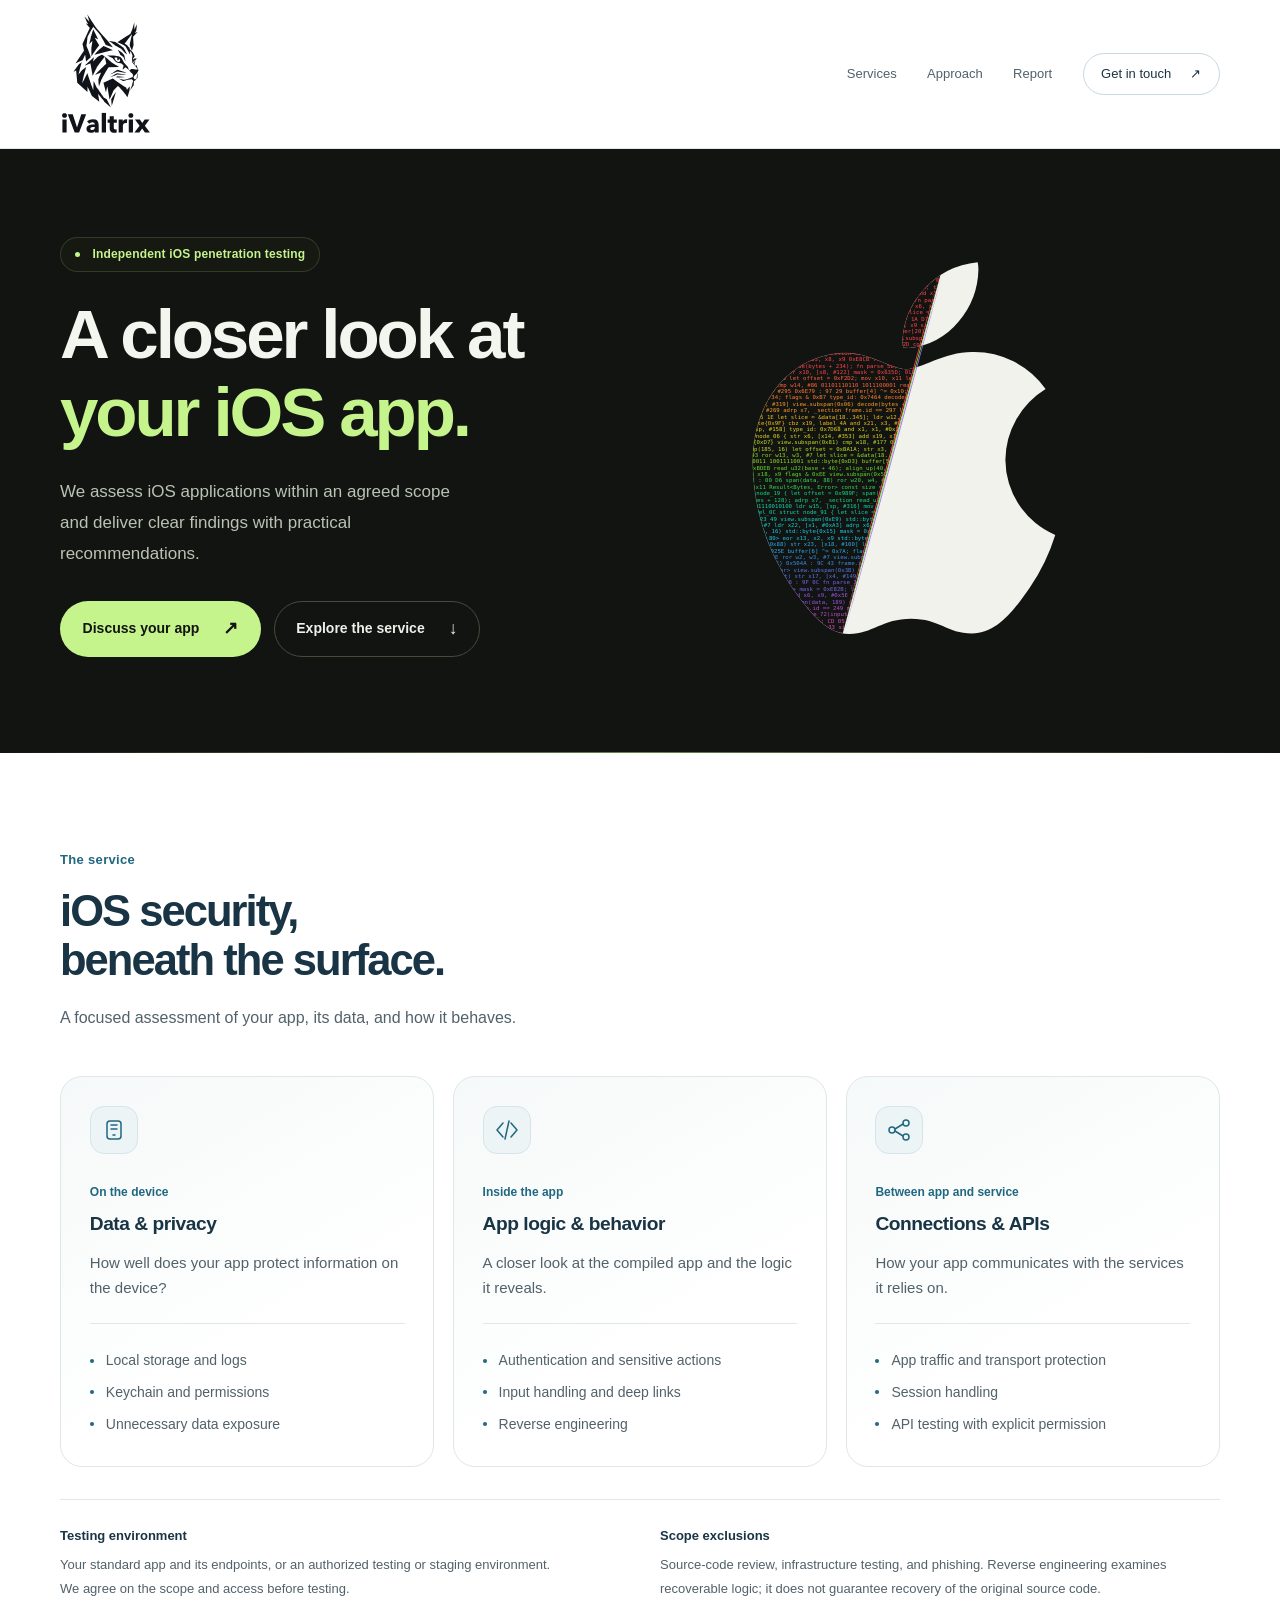
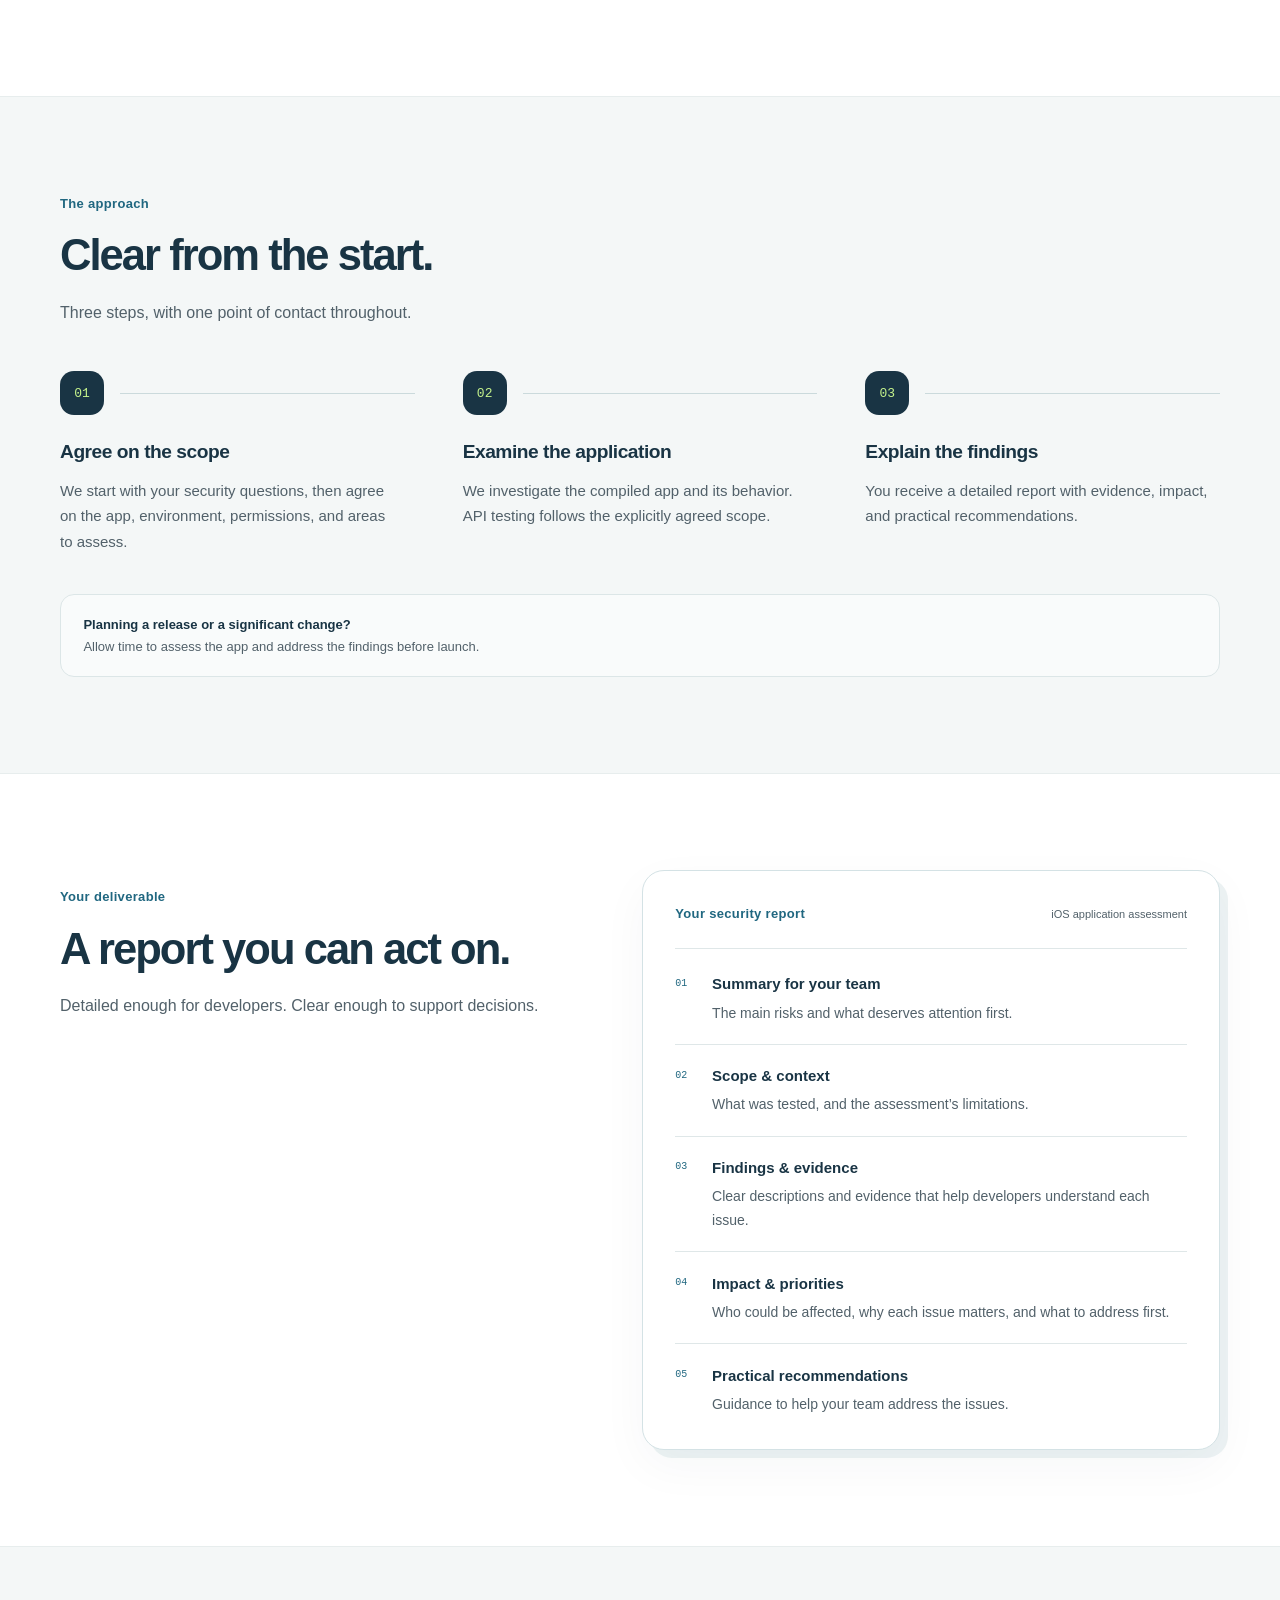
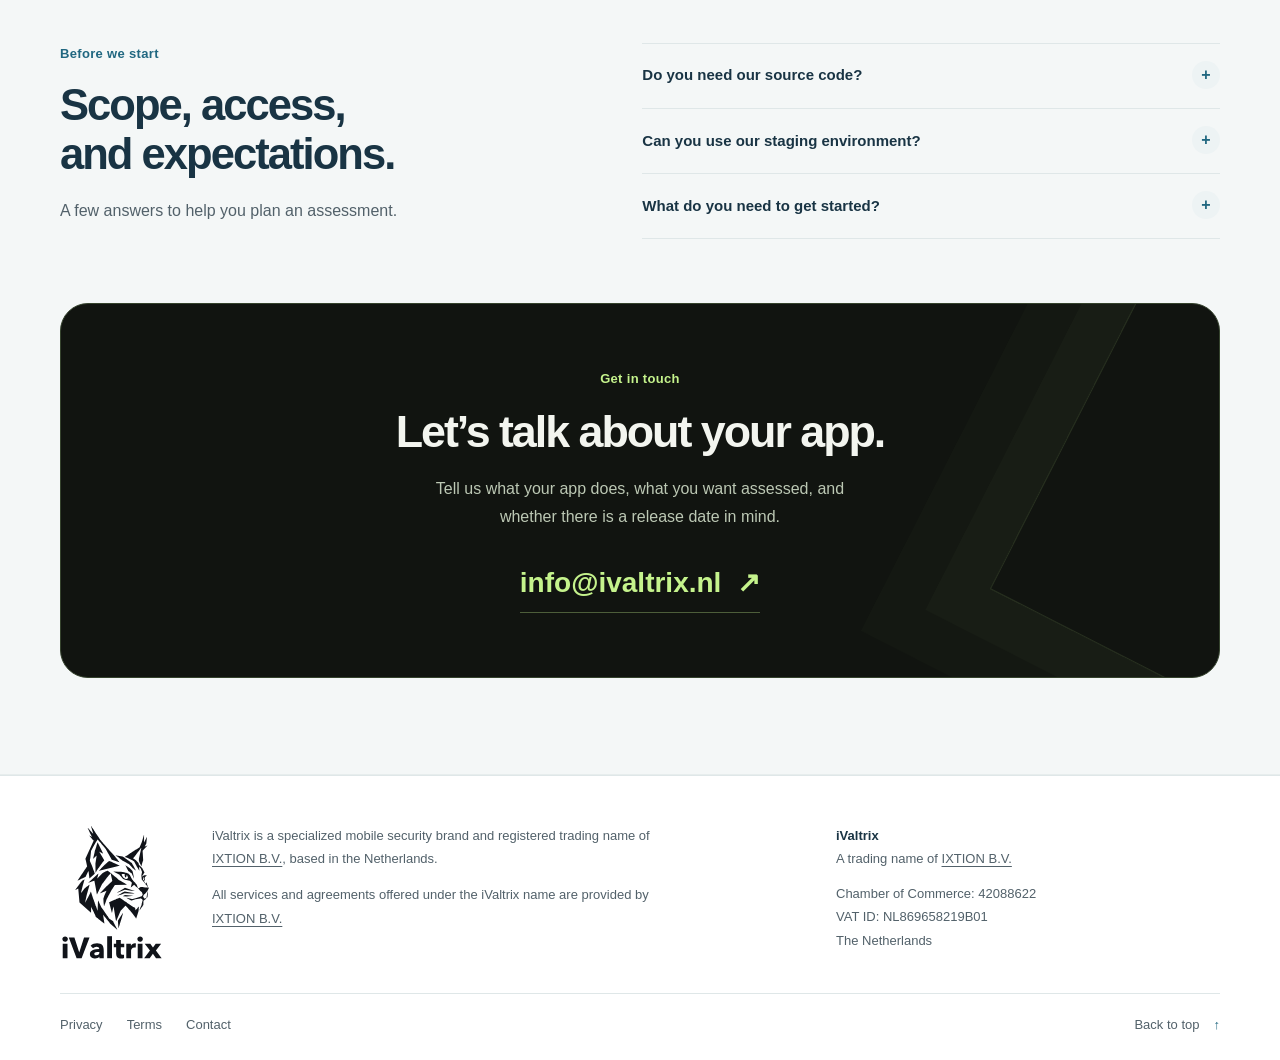
==== index.html @ 9ef4320a "Publish iValtrix website" ====
<!doctype html>
<html lang="en">
  <head>
    <meta charset="utf-8">
    <meta name="viewport" content="width=device-width, initial-scale=1">
    <meta name="theme-color" content="#111410">
    <meta name="description" content="Independent iOS application penetration testing by iValtrix. A clear scope, practical findings, and a detailed security report for your team.">
    <meta name="referrer" content="no-referrer">
    <meta property="og:type" content="website">
    <meta property="og:title" content="iValtrix — iOS application security">
    <meta property="og:url" content="https://ivaltrix.nl/">
    <link rel="canonical" href="https://ivaltrix.nl/">
    <meta property="og:description" content="A closer look at your iOS app. Independent penetration testing and clear, practical security findings from iValtrix.">
    <title>iValtrix — iOS application security</title>
    <script src="assets/navigation.js"></script>
    <link rel="icon" href="assets/favicon-lynx.ico?v=white" sizes="16x16 32x32 48x48 64x64">
    <link rel="icon" href="assets/favicon-lynx.svg?v=white" type="image/svg+xml" sizes="any">
    <link rel="apple-touch-icon" href="assets/brand/lynx/apple-touch-icon.png?v=white" sizes="180x180">
    <link rel="stylesheet" href="assets/style.css">
  </head>
  <body>
    <a class="skip-link" href="#main">Skip to content</a>
    <header class="site-header">
      <div class="container header-inner">
        <a class="wordmark" href="#top" aria-label="iValtrix home">
          <img src="assets/brand/lynx/ivaltrix-stacked-light.svg" width="440" height="580" alt="" decoding="async">
        </a>
        <nav aria-label="Main navigation">
          <a href="#focus">Services</a>
          <a href="#approach">Approach</a>
          <a href="#report">Report</a>
          <a class="nav-contact" href="#contact">Get in touch <span aria-hidden="true">↗</span></a>
        </nav>
      </div>
    </header>

    <main id="main">
      <section class="hero" id="top" aria-labelledby="hero-title">
        <div class="container hero-inner">
          <div class="hero-copy">
            <p class="eyebrow hero-eyebrow">Independent iOS penetration testing</p>
            <h1 id="hero-title">A closer look at <span>your iOS app.</span></h1>
            <p class="hero-description">We assess iOS applications within an agreed scope and deliver clear findings with practical recommendations.</p>
            <div class="hero-actions">
              <a class="button button-primary" href="#contact">Discuss your app <span aria-hidden="true">↗</span></a>
              <a class="button button-secondary" href="#focus">Explore the service <span aria-hidden="true">↓</span></a>
            </div>
          </div>
          <div class="hero-artwork">
            <picture class="hero-code-motion">
              <source media="(prefers-reduced-motion: no-preference)" type="image/svg+xml" srcset="assets/apple-code-logo-animated.svg">
              <source type="image/webp" srcset="assets/apple-code-logo-480.webp 480w, assets/apple-code-logo-800.webp 800w" sizes="(max-width: 760px) 280px, (max-width: 1000px) 35vw, 400px">
              <img src="assets/apple-code-logo-800.png" width="800" height="800" alt="An apple split between rainbow code and a solid white half" decoding="async" fetchpriority="high">
            </picture>
          </div>
        </div>
      </section>

      <section class="section container" id="focus" aria-labelledby="focus-title">
        <div class="section-heading">
          <p class="eyebrow">The service</p>
          <h2 id="focus-title">iOS security, beneath the surface.</h2>
          <p>A focused assessment of your app, its data, and how it behaves.</p>
        </div>
        <div class="service-grid">
          <article class="service-card">
            <div class="service-icon" aria-hidden="true">
              <svg viewBox="0 0 24 24" fill="none" stroke="currentColor" stroke-width="1.5" stroke-linecap="round" stroke-linejoin="round"><rect x="5" y="3" width="14" height="18" rx="3"/><path d="M9 7h6M9 11h6M11 17h2"/></svg>
            </div>
            <p class="service-location">On the device</p>
            <h3>Data &amp; privacy</h3>
            <p>How well does your app protect information on the device?</p>
            <ul class="pointer-list">
              <li>Local storage and logs</li>
              <li>Keychain and permissions</li>
              <li>Unnecessary data exposure</li>
            </ul>
          </article>
          <article class="service-card">
            <div class="service-icon" aria-hidden="true">
              <svg viewBox="0 0 24 24" fill="none" stroke="currentColor" stroke-width="1.5" stroke-linecap="round" stroke-linejoin="round"><path d="m8 5-6 7 6 7M16 5l6 7-6 7M14 3l-4 18"/></svg>
            </div>
            <p class="service-location">Inside the app</p>
            <h3>App logic &amp; behavior</h3>
            <p>A closer look at the compiled app and the logic it reveals.</p>
            <ul class="pointer-list">
              <li>Authentication and sensitive actions</li>
              <li>Input handling and deep links</li>
              <li>Reverse engineering</li>
            </ul>
          </article>
          <article class="service-card">
            <div class="service-icon" aria-hidden="true">
              <svg viewBox="0 0 24 24" fill="none" stroke="currentColor" stroke-width="1.5" stroke-linecap="round" stroke-linejoin="round"><circle cx="5" cy="12" r="3"/><circle cx="19" cy="5" r="3"/><circle cx="19" cy="19" r="3"/><path d="m8 11 8-5M8 13l8 5"/></svg>
            </div>
            <p class="service-location">Between app and service</p>
            <h3>Connections &amp; APIs</h3>
            <p>How your app communicates with the services it relies on.</p>
            <ul class="pointer-list">
              <li>App traffic and transport protection</li>
              <li>Session handling</li>
              <li>API testing with explicit permission</li>
            </ul>
          </article>
        </div>
        <div class="scope-notes">
          <p><strong>Testing environment</strong>Your standard app and its endpoints, or an authorized testing or staging environment.<br>We agree on the scope and access before testing.</p>
          <p><strong>Scope exclusions</strong>Source-code review, infrastructure testing, and phishing. Reverse engineering examines recoverable logic; it does not guarantee recovery of the original source code.</p>
        </div>
      </section>

      <section class="section section-soft" id="approach" aria-labelledby="approach-title">
        <div class="container">
          <div class="section-heading">
            <p class="eyebrow">The approach</p>
            <h2 id="approach-title">Clear from the start.</h2>
            <p>Three steps, with one point of contact throughout.</p>
          </div>
          <ol class="steps">
            <li><span class="step-number" aria-hidden="true">01</span><h3>Agree on the scope</h3><p>We start with your security questions, then agree on the app, environment, permissions, and areas to assess.</p></li>
            <li><span class="step-number" aria-hidden="true">02</span><h3>Examine the application</h3><p>We investigate the compiled app and its behavior. API testing follows the explicitly agreed scope.</p></li>
            <li><span class="step-number" aria-hidden="true">03</span><h3>Explain the findings</h3><p>You receive a detailed report with evidence, impact, and practical recommendations.</p></li>
          </ol>
          <p class="timing-note"><strong>Planning a release or a significant change?</strong><br>Allow time to assess the app and address the findings before launch.</p>
        </div>
      </section>

      <section class="section container report-layout" id="report" aria-labelledby="report-title">
        <div class="section-heading">
          <p class="eyebrow">Your deliverable</p>
          <h2 id="report-title">A report you can act on.</h2>
          <p>Detailed enough for developers. Clear enough to support decisions.</p>
        </div>
        <div class="report-sheet">
          <div class="report-sheet-heading"><span class="eyebrow">Your security report</span><span class="report-format">iOS application assessment</span></div>
          <dl class="report-list">
            <div><dt>Summary for your team</dt><dd>The main risks and what deserves attention first.</dd></div>
            <div><dt>Scope &amp; context</dt><dd>What was tested, and the assessment’s limitations.</dd></div>
            <div><dt>Findings &amp; evidence</dt><dd>Clear descriptions and evidence that help developers understand each issue.</dd></div>
            <div><dt>Impact &amp; priorities</dt><dd>Who could be affected, why each issue matters, and what to address first.</dd></div>
            <div><dt>Practical recommendations</dt><dd>Guidance to help your team address the issues.</dd></div>
          </dl>
        </div>
      </section>

      <section class="section section-soft" aria-labelledby="contact-title">
        <div class="container">
          <div class="questions-layout">
            <div class="section-heading">
              <p class="eyebrow">Before we start</p>
              <h2>Scope, access, and expectations.</h2>
              <p>A few answers to help you plan an assessment.</p>
            </div>
            <div class="questions">
              <details>
                <summary>Do you need our source code?</summary>
                <p>We examine the compiled iOS app and use reverse engineering to understand recoverable logic. This is not a source-code review, and it does not guarantee recovery of the original source code.</p>
              </details>
              <details>
                <summary>Can you use our staging environment?</summary>
                <p>Yes, when authorized. The starting point is your standard app and its normal endpoints, or an agreed testing or staging environment. Additional API testing requires explicit permission and its own agreed scope.</p>
              </details>
              <details>
                <summary>What do you need to get started?</summary>
                <p>A short description of your app, what you want assessed, and any timing constraints. We then agree on scope, permissions, app access, and any test accounts needed.</p>
              </details>
            </div>
          </div>
          <div class="contact-panel" id="contact">
            <p class="eyebrow">Get in touch</p>
            <h2 id="contact-title">Let’s talk about your app.</h2>
            <p>Tell us what your app does, what you want assessed, and whether there is a release date in mind.</p>
            <a class="contact-email" href="mailto:info@ivaltrix.nl">info@ivaltrix.nl <span aria-hidden="true">↗</span></a>
          </div>
        </div>
      </section>
    </main>

    <footer class="site-footer">
      <div class="container footer-inner">
        <a class="wordmark footer-brand" href="#top" aria-label="iValtrix home"><img src="assets/brand/lynx/ivaltrix-stacked-light.svg" width="440" height="580" alt="" decoding="async" loading="lazy"></a>
        <div class="footer-description">
          <p>iValtrix is a specialized mobile security brand and registered trading name of<br><a class="company-link" href="https://ixtion.nl/" rel="noreferrer">IXTION B.V.</a>, based in the Netherlands.</p>
          <p>All services and agreements offered under the iValtrix name are provided by <a class="company-link" href="https://ixtion.nl/" rel="noreferrer">IXTION B.V.</a></p>
        </div>
        <div class="footer-company">
          <p class="footer-company-name">iValtrix</p>
          <p>A trading name of <a class="company-link" href="https://ixtion.nl/" rel="noreferrer">IXTION B.V.</a></p>
          <p>Chamber of Commerce: <span class="company-number">42088622</span></p>
          <p>VAT ID: <span class="company-number">NL869658219B01</span></p>
          <p>The Netherlands</p>
        </div>
        <div class="footer-utilities" aria-label="Company information">
          <details class="footer-disclosure" id="privacy">
            <summary>Privacy</summary>
            <div class="footer-notice">
              <p>This website does not use cookies, analytics, tracking pixels, browser storage, or contact forms. It does not collect or store visitor inputs. The hosting provider may independently keep request logs.</p>
              <p>Email links open your chosen email client. Email correspondence and assessment reports are handled outside this website.</p>
              <p>For privacy questions, contact <a class="company-link" href="https://ixtion.nl/" rel="noreferrer">IXTION B.V.</a> at <a href="mailto:info@ivaltrix.nl">info@ivaltrix.nl</a>.</p>
            </div>
          </details>
          <details class="footer-disclosure" id="terms">
            <summary>Terms</summary>
            <div class="footer-notice">
              <p>iValtrix is a registered trading name of <a class="company-link" href="https://ixtion.nl/" rel="noreferrer">IXTION B.V.</a> All services and agreements offered under the iValtrix name are provided by <a class="company-link" href="https://ixtion.nl/" rel="noreferrer">IXTION B.V.</a>, registered in the Netherlands with Chamber of Commerce number 42088622.</p>
              <p>Testing takes place within an agreed, authorized scope. Additional API testing requires explicit permission and an agreed scope.</p>
              <p>For the terms applicable to your assessment, contact <a href="mailto:info@ivaltrix.nl">info@ivaltrix.nl</a>.</p>
            </div>
          </details>
          <a href="#contact">Contact</a>
          <a class="back-top" href="#top">Back to top <span aria-hidden="true">↑</span></a>
        </div>
      </div>
    </footer>
  </body>
</html>
---- assets/style.css ----
:root {
  color-scheme: light;
  --dark: #111410;
  --paper: #ffffff;
  --soft: #f4f7f7;
  --ink: #193444;
  --body: #52616a;
  --blue: #206780;
  --green: #c5f38c;
  --line: #dfe7e8;
}

* { box-sizing: border-box; }
html { scroll-behavior: smooth; scroll-padding-top: 10rem; }
body { margin: 0; background: var(--paper); color: var(--body); font-family: "Avenir Next", Avenir, -apple-system, BlinkMacSystemFont, "Segoe UI", sans-serif; font-size: 1rem; line-height: 1.7; -webkit-font-smoothing: antialiased; }
::selection { background: #d8edb9; color: var(--dark); }
a { color: inherit; text-decoration: none; }
a:focus-visible { outline: 3px solid var(--blue); outline-offset: 5px; border-radius: 4px; }
h1, h2, h3, p { margin: 0; }
h1, h2, h3 { color: var(--ink); text-wrap: balance; }
h1, h2 { line-height: 1.12; letter-spacing: -.045em; }
h3 { line-height: 1.35; font-size: 1.2rem; font-weight: 650; letter-spacing: -.025em; }
p { text-wrap: pretty; }
img { display: block; max-width: 100%; }
.container { width: min(1160px, calc(100% - 5rem)); margin-inline: auto; }
.eyebrow { display: flex; align-items: center; gap: .8rem; color: var(--blue); font-size: .8125rem; font-weight: 650; letter-spacing: .025em; }
.skip-link { position: fixed; z-index: 20; top: -6rem; left: 1rem; padding: .65rem 1rem; background: var(--green); color: var(--dark); font-weight: 600; }
.skip-link:focus { top: 1rem; }

/* Selected lynx above the existing outlined wordmark; intrinsic SVG ratio. */
.wordmark { display: block; width: 5.75rem; flex-shrink: 0; }
.wordmark img { width: 100%; height: auto; }
.site-header { position: sticky; top: 0; z-index: 5; background: var(--paper); color: var(--ink); border-bottom: 1px solid var(--line); }
.header-inner { display: flex; justify-content: space-between; align-items: center; min-height: 148px; padding-block: .75rem; gap: 2rem; }
nav { display: flex; align-items: center; gap: 1.9rem; }
nav a { font-size: .8125rem; font-weight: 500; color: var(--body); padding-block: .65rem; transition: color .18s ease; }
nav a:hover { color: var(--blue); }
nav .nav-contact { display: inline-flex; align-items: center; gap: 1.2rem; border: 1px solid #c9d9df; border-radius: 999px; padding: .55rem 1.1rem; color: var(--ink); }
nav .nav-contact:hover { background: var(--soft); border-color: var(--blue); }
.hero a:focus-visible, .contact-panel a:focus-visible { outline-color: var(--green); }

.hero { position: relative; background: var(--dark); color: #b9c3b3; }
.hero::after { content: ""; position: absolute; bottom: 0; left: 0; width: 100%; height: 1px; background: linear-gradient(90deg, #c5f38c00, #c5f38c80, #c5f38c00); }
.hero-inner { display: grid; grid-template-columns: minmax(0, 1.2fr) minmax(0, 1fr); align-items: center; gap: 1.5rem; padding-block: 5.5rem 6rem; }
.hero-copy { min-width: 0; }
.hero-artwork { display: block; width: 100%; max-width: 400px; justify-self: start; }
.hero-artwork picture { display: block; width: 100%; }
.hero-artwork img { width: 100%; height: auto; }
.hero-eyebrow { display: inline-flex; color: var(--green); border: 1px solid #c5f38c28; background: #c5f38c06; border-radius: 999px; padding: .4rem .85rem; font-size: .75rem; letter-spacing: .015em; }
.hero-eyebrow::before { content: ""; width: 5px; height: 5px; border-radius: 50%; background: var(--green); flex-shrink: 0; }
h1 { color: #f3f5ef; font-size: clamp(2.8rem, 5.4vw, 4.7rem); font-weight: 600; max-width: 15ch; margin: 1.5rem 0 0; }
h1 span { color: var(--green); }
.hero-description { max-width: 44ch; margin: 1.65rem 0 0; font-size: 1.0625rem; line-height: 1.8; }
.hero-actions { display: flex; flex-wrap: wrap; gap: .8rem; margin-top: 2rem; }
.button { display: inline-flex; align-items: center; justify-content: center; gap: 1.5rem; min-height: 50px; padding: .75rem 1.35rem; font-size: .875rem; font-weight: 650; border: 1px solid transparent; border-radius: 999px; transition: background .18s ease, border-color .18s ease; }
.button span { font-size: 1.1rem; }
.button-primary { color: var(--dark); background: var(--green); }
.button-primary:hover { background: #d9ffa9; }
.button-secondary { border-color: #424d3b; color: #edf0e9; }
.button-secondary:hover { background: #22291d; border-color: #78866a; }

.section { padding-block: 6rem; }
.section-soft { background: var(--soft); border-block: 1px solid #e7eded; }
.section-heading { margin-bottom: 2.8rem; }
.section-heading h2 { font-size: clamp(2rem, 3.4vw, 2.8rem); font-weight: 600; margin-top: 1rem; max-width: 24ch; }
.section-heading > p:last-child:not(.eyebrow) { max-width: 55ch; margin-top: 1.2rem; }
.service-grid { display: grid; grid-template-columns: repeat(3, minmax(0, 1fr)); gap: 1.15rem; }
.service-card { position: relative; border: 1px solid var(--line); border-radius: 22px; padding: 1.8rem; background: linear-gradient(150deg, #f6f9f9, #ffffff 65%); }
.service-icon { display: grid; place-items: center; width: 48px; height: 48px; border: 1px solid #d5e5e9; border-radius: 14px; color: var(--blue); background: #edf4f5; margin-bottom: 1.8rem; }
.service-icon svg { width: 24px; height: 24px; }
.service-card > p { margin-top: .8rem; font-size: .9375rem; }
.service-card .service-location { margin: 0 0 .5rem; color: var(--blue); font-size: .75rem; font-weight: 600; }
.pointer-list { margin: 1.4rem 0 0; padding: 1.1rem 0 0; border-top: 1px solid var(--line); list-style: none; font-size: .875rem; }
.pointer-list li { position: relative; padding-left: 1rem; margin-top: .5rem; }
.pointer-list li::before { content: ""; position: absolute; top: .65em; left: 0; width: 4px; height: 4px; border-radius: 50%; background: var(--blue); }
.scope-notes { display: grid; grid-template-columns: 1fr 1fr; gap: 2.5rem; margin-top: 2rem; padding: 1.5rem 0 0; border-top: 1px solid var(--line); }
.scope-notes p { font-size: .8125rem; line-height: 1.8; }
.scope-notes strong { display: block; color: var(--ink); font-weight: 600; margin-bottom: .4rem; }

.steps { list-style: none; margin: 0; padding: 0; display: grid; grid-template-columns: repeat(3, minmax(0, 1fr)); gap: 3rem; }
.steps li { position: relative; }
.steps li::before { content: ""; position: absolute; top: 22px; left: 60px; right: 0; height: 1px; background: #cbdadc; }
.step-number { position: relative; display: inline-grid; place-items: center; width: 44px; height: 44px; background: var(--ink); color: var(--green); border-radius: 14px; font: .8125rem ui-monospace, SFMono-Regular, Consolas, monospace; margin-bottom: 1.5rem; }
.steps p { margin-top: .8rem; font-size: .9375rem; }
.timing-note { margin-top: 2.5rem; padding: 1.15rem 1.4rem; border: 1px solid #dce6e7; border-radius: 14px; background: #ffffff80; font-size: .8125rem; }
.timing-note strong { color: var(--ink); }
.report-layout { display: grid; grid-template-columns: 1fr 1.15fr; gap: 5rem; align-items: start; }
.report-layout .section-heading { margin: 0; padding-top: 1rem; }
.report-sheet { padding: 2rem; border: 1px solid #d4e2e5; border-radius: 22px; background: white; box-shadow: 0 16px 48px #1934440a, 8px 8px 0 #edf3f4; }
.report-sheet-heading { display: flex; flex-wrap: wrap; align-items: baseline; gap: .35rem 1rem; justify-content: space-between; padding-bottom: 1.4rem; margin-bottom: 1.4rem; border-bottom: 1px solid var(--line); }
.report-format { font-size: .6875rem; color: var(--body); }
.report-list { margin: 0; counter-reset: report; }
.report-list > div { padding: 1.15rem 0 1.15rem 2.3rem; border-bottom: 1px solid var(--line); position: relative; counter-increment: report; }
.report-list > div:first-child { padding-top: 0; }
.report-list > div:last-child { padding-bottom: 0; border-bottom: 0; }
.report-list > div::before { content: "0" counter(report); position: absolute; left: 0; top: 1.55rem; color: var(--blue); font: .625rem ui-monospace, SFMono-Regular, Consolas, monospace; }
.report-list > div:first-child::before { top: .4rem; }
.report-list dt { color: var(--ink); font-size: .9375rem; font-weight: 650; }
.report-list dd { margin: .3rem 0 0; font-size: .875rem; }

.questions-layout { display: grid; grid-template-columns: 1fr 1.15fr; gap: 5rem; margin-bottom: 4rem; }
.questions-layout .section-heading { margin-bottom: 0; }
.questions details { border-bottom: 1px solid var(--line); }
.questions details:first-child { border-top: 1px solid var(--line); }
.questions summary { position: relative; padding: 1.3rem 2.5rem 1.3rem 0; list-style: none; color: var(--ink); font-size: .9375rem; font-weight: 600; cursor: pointer; line-height: 1.5; }
.questions summary::-webkit-details-marker { display: none; }
.questions summary::after { content: "+"; display: grid; place-items: center; position: absolute; right: 0; top: 1.1rem; width: 28px; height: 28px; border-radius: 50%; background: #edf3f4; color: var(--blue); font-size: 1rem; }
.questions details[open] summary::after { content: "−"; }
.questions summary:hover { color: var(--blue); }
.questions summary:focus-visible { outline: 3px solid var(--blue); outline-offset: 4px; border-radius: 4px; }
.questions details p { padding: 0 1rem 1.3rem 0; font-size: .875rem; }
.contact-panel { position: relative; isolation: isolate; overflow: hidden; background: var(--dark); border: 1px solid #35432d; border-radius: 28px; text-align: center; padding: 4rem 2rem; color: #bcc8b4; }
.contact-panel::before { content: ""; position: absolute; z-index: -1; width: 20rem; height: 32rem; right: -12rem; top: -8rem; border: 1px solid #c5f38c20; box-shadow: 0 0 0 3rem #c5f38c05, 0 0 0 6rem #c5f38c04; transform: rotate(27deg); }
.contact-panel .eyebrow { justify-content: center; color: var(--green); }
.contact-panel h2 { color: #f3f5ef; font-size: clamp(2rem, 3.5vw, 3rem); font-weight: 600; margin-top: 1rem; }
.contact-panel > p:not(.eyebrow) { max-width: 50ch; margin: 1.2rem auto 0; }
.contact-email { display: inline-block; color: var(--green); font-size: clamp(1.3rem, 2.5vw, 1.75rem); font-weight: 600; border-bottom: 1px solid #c5f38c55; padding-bottom: .35rem; margin-top: 1.8rem; overflow-wrap: anywhere; }
.contact-email span { display: inline-block; margin-left: .5rem; }
.contact-email:hover { border-color: currentColor; }
.site-footer { background: var(--paper); color: var(--body); border-top: 1px solid var(--line); }
.footer-inner { display: grid; grid-template-columns: 6.5rem minmax(0, 1.5fr) minmax(0, 1fr); align-items: start; gap: 2rem 3rem; padding-block: 3rem 1.5rem; }
.footer-brand { width: 6.5rem; }
.footer-inner p { font-size: .8125rem; line-height: 1.8; }
.footer-description { max-width: 54ch; }
.footer-description p + p { margin-top: .8rem; }
.footer-company-name { color: var(--ink); font-weight: 650; }
.footer-company p:nth-child(3) { margin-top: .7rem; }
.company-number { white-space: nowrap; }
.company-link { text-decoration: underline; text-underline-offset: 3px; }
.company-link:hover { color: var(--blue); }
.footer-utilities { grid-column: 1 / -1; display: flex; flex-wrap: wrap; align-items: baseline; gap: .75rem 1.5rem; border-top: 1px solid var(--line); padding-top: 1.25rem; font-size: .8125rem; }
.footer-utilities > .back-top { margin-left: auto; }
.footer-utilities > a:hover, .footer-disclosure summary:hover { color: var(--blue); }
.footer-disclosure summary { width: fit-content; cursor: pointer; list-style: none; }
.footer-disclosure summary::-webkit-details-marker { display: none; }
.footer-disclosure summary:focus-visible { outline: 3px solid var(--blue); outline-offset: 5px; border-radius: 4px; }
.footer-disclosure[open] { flex-basis: 100%; order: 1; }
.footer-disclosure[open] summary { color: var(--ink); font-weight: 650; }
.footer-disclosure[open] summary::after { content: " −"; }
.footer-notice { max-width: 76ch; padding: 1rem 0 .5rem; }
.footer-notice p + p { margin-top: .7rem; }
.footer-notice a { text-decoration: underline; text-underline-offset: 3px; overflow-wrap: anywhere; }
.back-top { font-size: .8125rem; }
.back-top span { color: var(--blue); margin-left: .65rem; }
.back-top:hover { color: var(--blue); }

@media (max-width: 1000px) {
  .container { width: calc(100% - 3rem); }
  nav { gap: 1.1rem; }
  .service-card { padding: 1.4rem; }
  .steps { gap: 2rem; }
  .report-layout, .questions-layout { gap: 3rem; }
}
@media (max-width: 760px) {
  html { scroll-padding-top: 10rem; }
  .container { width: calc(100% - 2.5rem); }
  .header-inner { gap: 1.5rem; min-height: 124px; padding-block: .75rem; }
  .wordmark { width: 4.75rem; }
  nav { min-width: 0; max-width: 23rem; flex: 1; flex-wrap: wrap; justify-content: flex-end; gap: .2rem 1rem; }
  nav a { padding-block: .5rem; }
  nav .nav-contact { border: 0; padding: .5rem 0; gap: .4rem; }
  .hero-inner { grid-template-columns: 1fr; gap: 2.5rem; padding-block: 3.5rem 4rem; text-align: center; }
  .hero-artwork { max-width: 280px; justify-self: center; }
  .hero-copy h1, .hero-description { margin-inline: auto; }
  .hero-actions { justify-content: center; }
  h1 { font-size: clamp(2.6rem, 8vw, 3.6rem); }
  .hero-description { font-size: 1rem; }
  .section { padding-block: 3.75rem; }
  .section-heading { margin-bottom: 2rem; }
  .service-grid { grid-template-columns: 1fr; gap: 1rem; }
  .service-card { padding: 1.5rem; }
  .service-icon { margin-bottom: 1.3rem; }
  .scope-notes { grid-template-columns: 1fr; gap: 1.25rem; }
  .steps { grid-template-columns: 1fr; gap: 2rem; }
  .steps li { padding-left: 3.75rem; }
  .steps li::before { display: none; }
  .step-number { position: absolute; top: 0; left: 0; }
  .report-layout, .questions-layout { grid-template-columns: 1fr; gap: 2rem; }
  .report-layout .section-heading { padding-top: 0; }
  .report-sheet { padding: 1.4rem; box-shadow: 0 12px 30px #19344409, 4px 4px 0 #edf3f4; }
  .contact-panel { padding: 3rem 1.25rem; border-radius: 22px; }
  .footer-inner { grid-template-columns: 5.75rem minmax(0, 1fr); gap: 1.5rem; }
  .footer-brand { width: 5.75rem; }
  .footer-description, .footer-company { grid-column: 2; }
  .footer-brand { grid-row: 1 / 3; }
}
@media (max-width: 380px) {
  .container { width: calc(100% - 2rem); }
  nav { column-gap: .85rem; }
  nav a { font-size: .75rem; }
  .hero-eyebrow { font-size: .6875rem; gap: .55rem; }
  .button { width: 100%; }
  .footer-inner { grid-template-columns: 1fr; }
  .footer-brand { grid-row: auto; }
  .footer-description, .footer-company { grid-column: 1; }
}
@media (prefers-reduced-motion: reduce) {
  html { scroll-behavior: auto; }
  *, *::before, *::after { transition: none !important; }
}
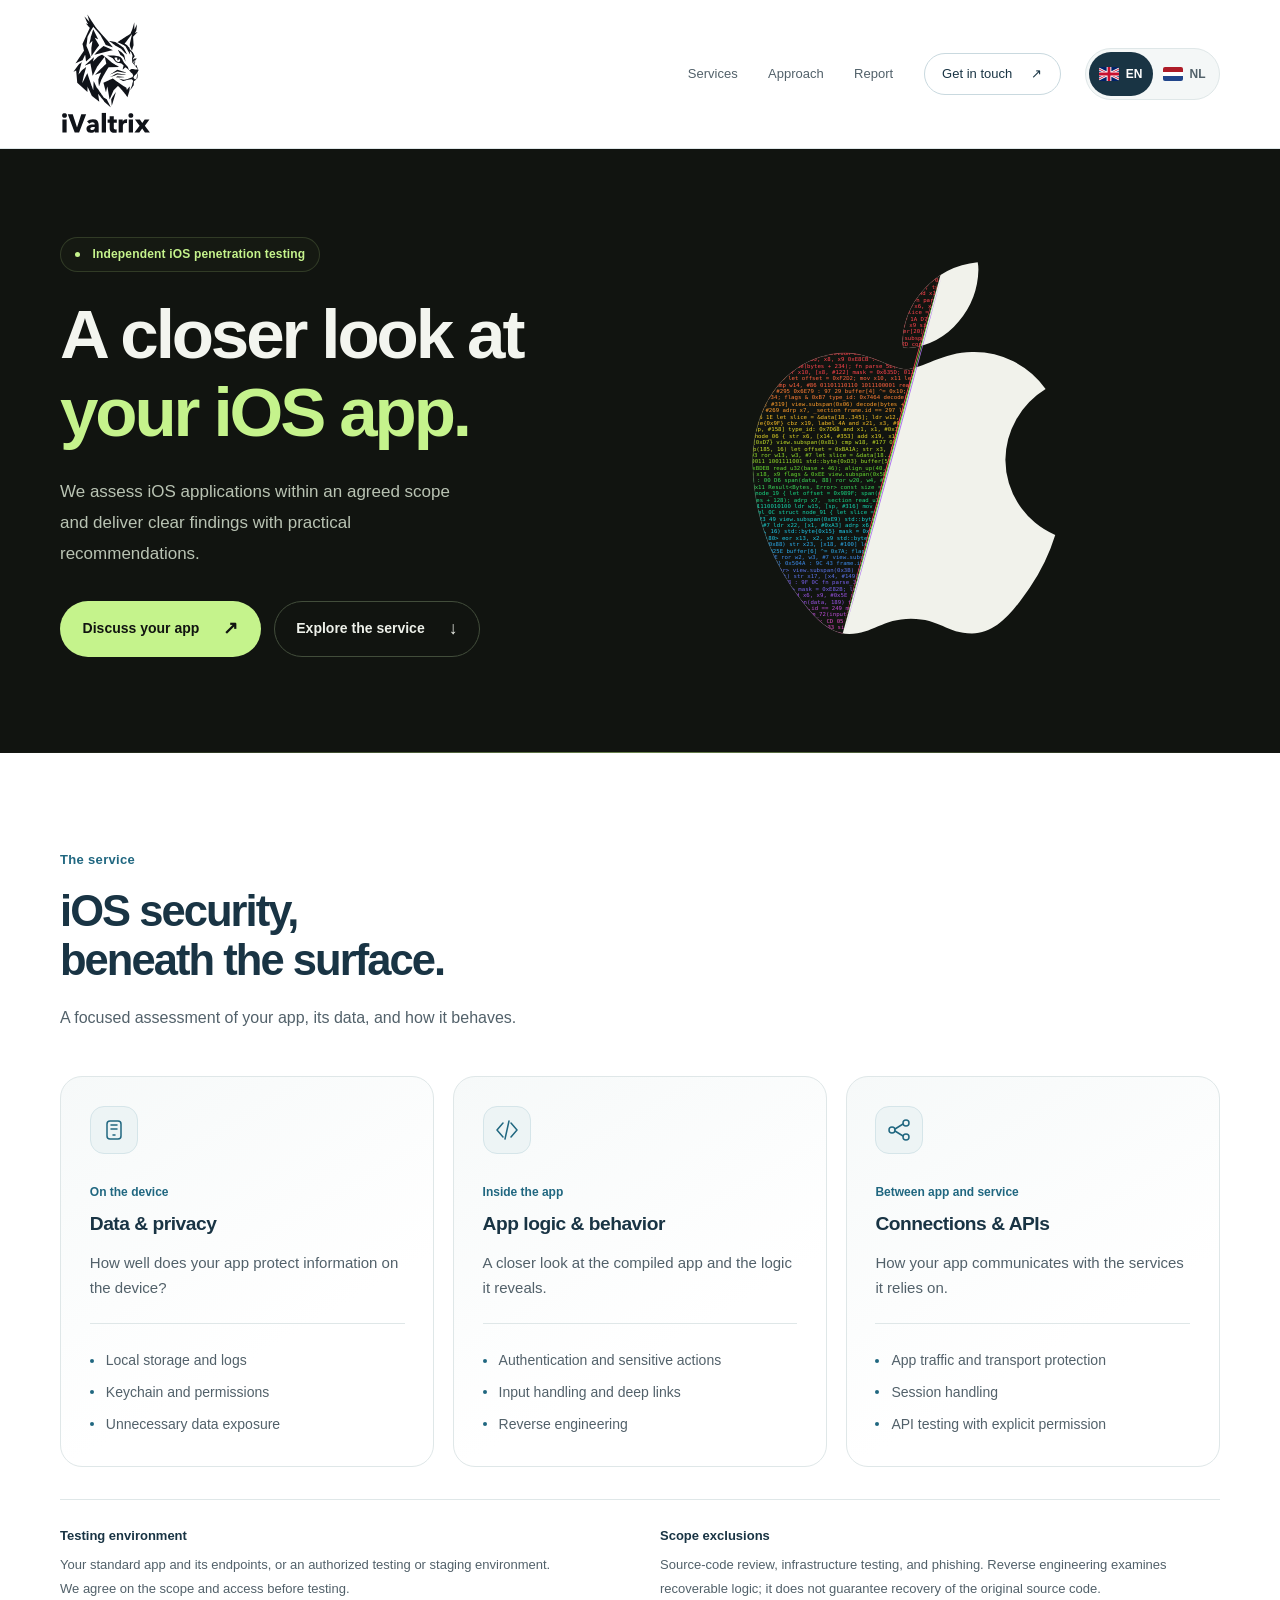
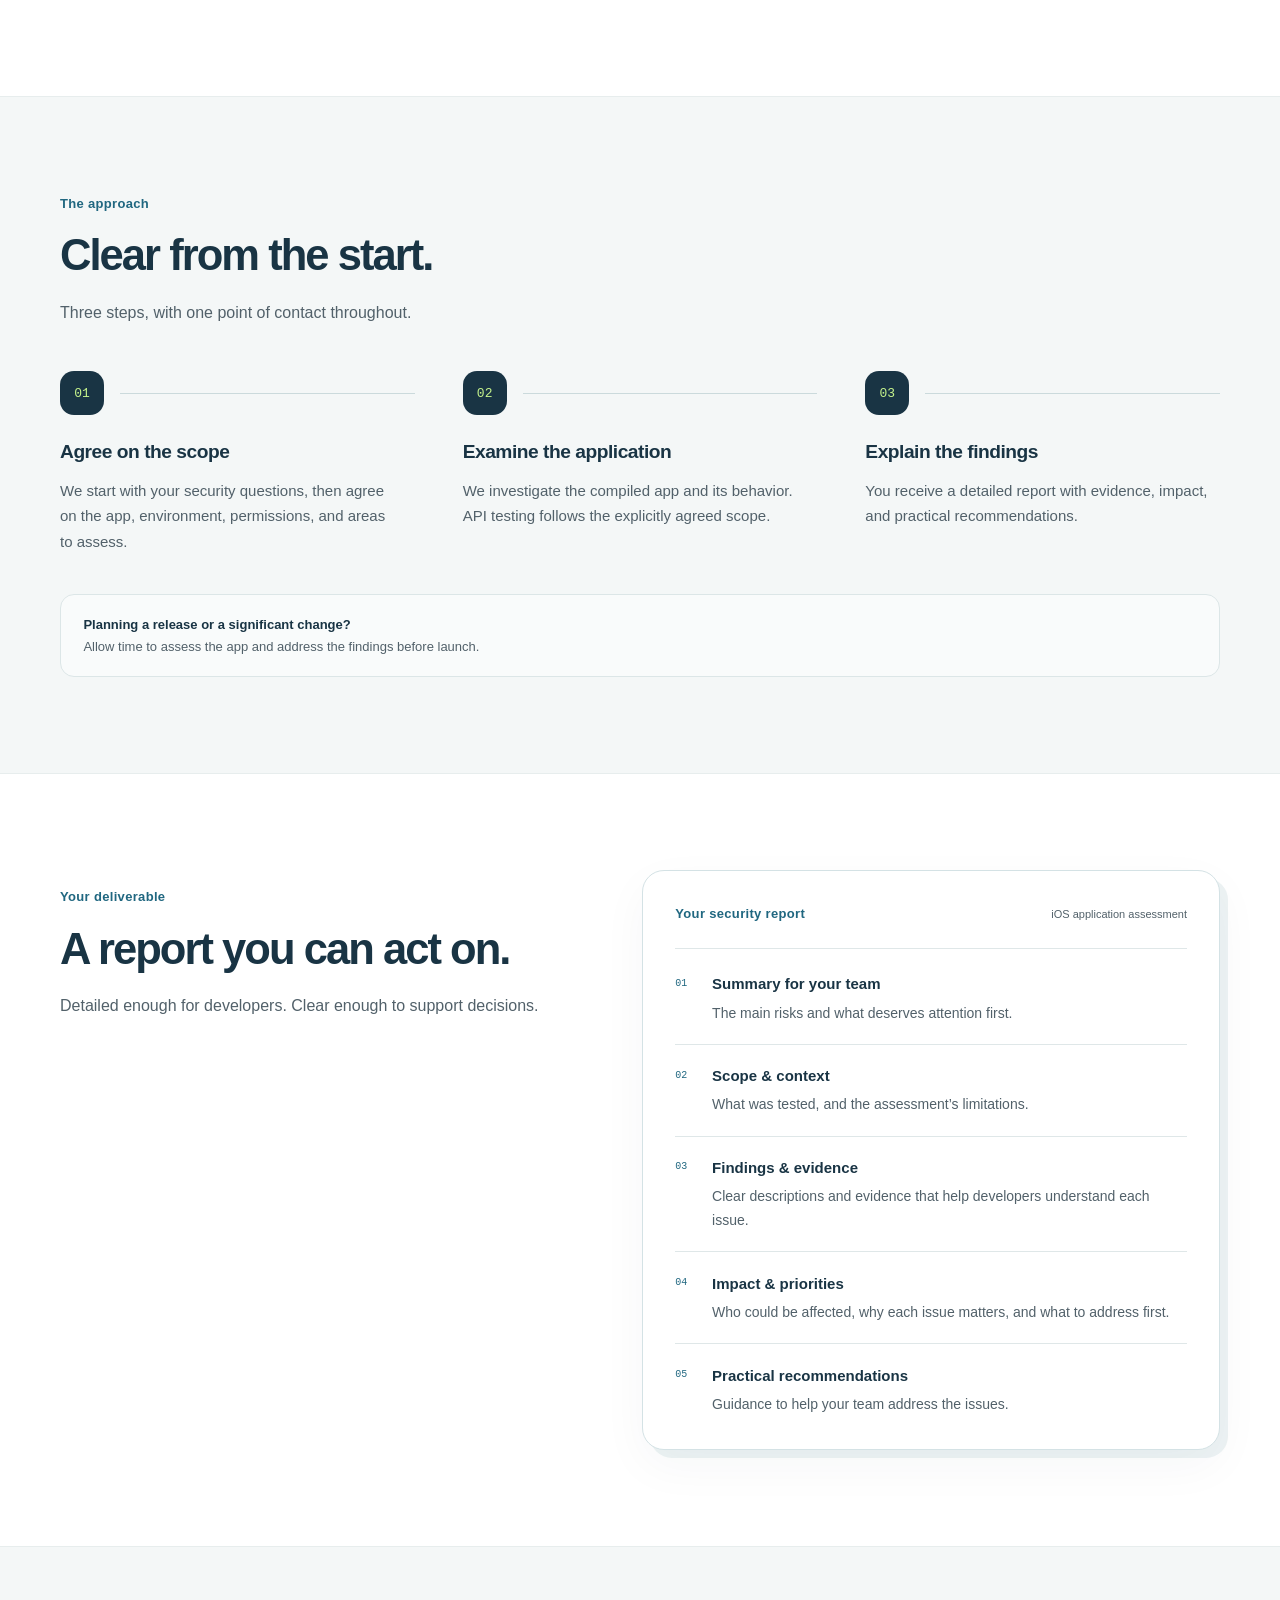
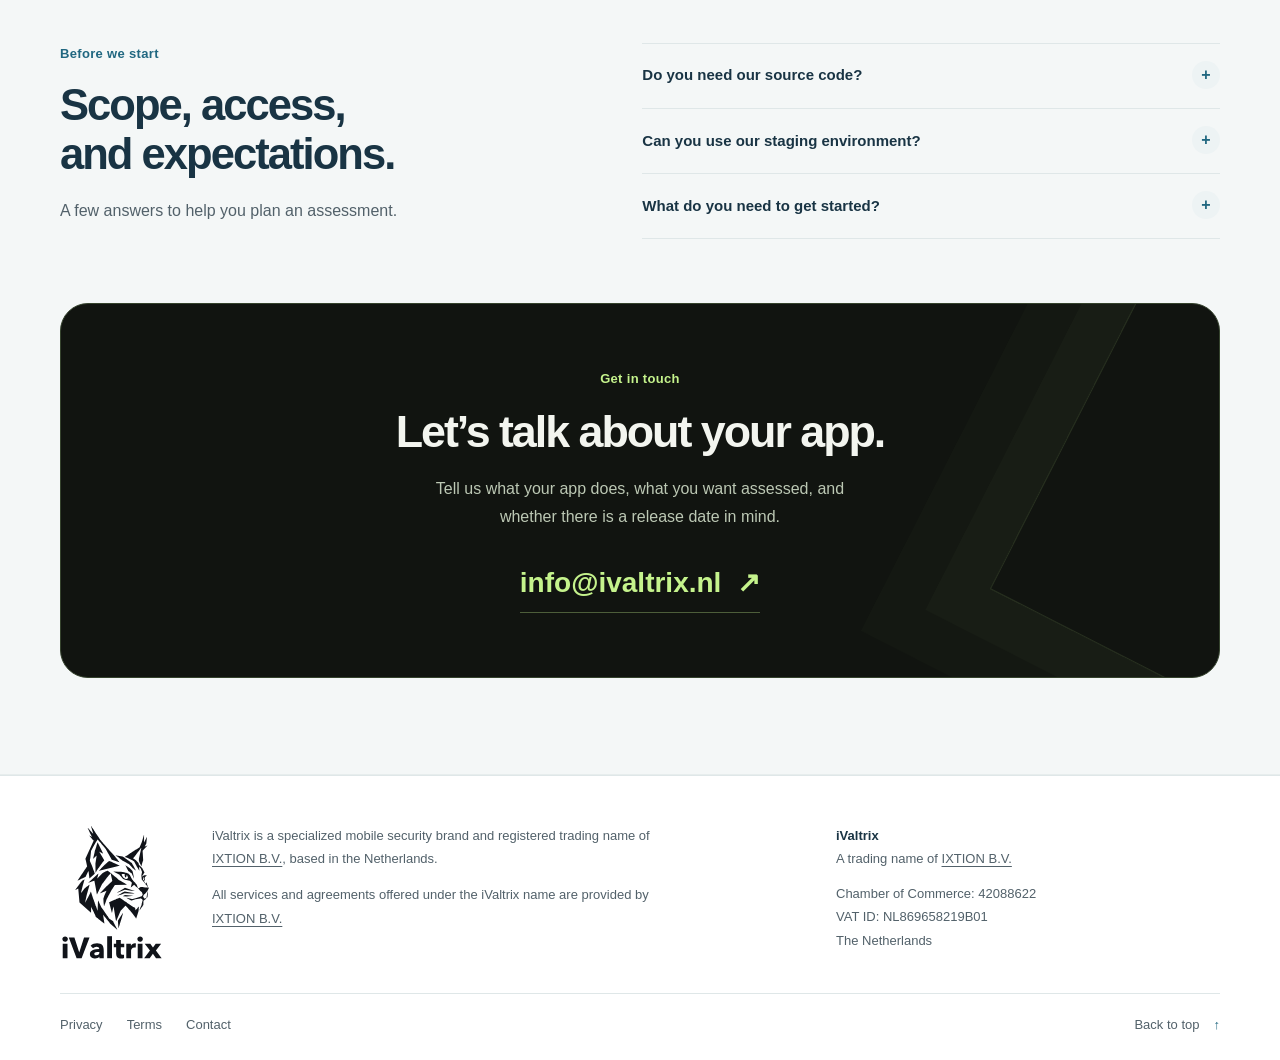
==== commit b2ea128e: "Add Dutch site and EN/NL language switch" ====
--- a/index.html
+++ b/index.html
@@ -10,6 +10,9 @@
     <meta property="og:title" content="iValtrix — iOS application security">
     <meta property="og:url" content="https://ivaltrix.nl/">
     <link rel="canonical" href="https://ivaltrix.nl/">
+    <link rel="alternate" hreflang="en" href="https://ivaltrix.nl/">
+    <link rel="alternate" hreflang="nl" href="https://ivaltrix.nl/nl.html">
+    <link rel="alternate" hreflang="x-default" href="https://ivaltrix.nl/">
     <meta property="og:description" content="A closer look at your iOS app. Independent penetration testing and clear, practical security findings from iValtrix.">
     <title>iValtrix — iOS application security</title>
     <script src="assets/navigation.js"></script>
@@ -25,12 +28,18 @@
         <a class="wordmark" href="#top" aria-label="iValtrix home">
           <img src="assets/brand/lynx/ivaltrix-stacked-light.svg" width="440" height="580" alt="" decoding="async">
         </a>
-        <nav aria-label="Main navigation">
-          <a href="#focus">Services</a>
-          <a href="#approach">Approach</a>
-          <a href="#report">Report</a>
-          <a class="nav-contact" href="#contact">Get in touch <span aria-hidden="true">↗</span></a>
-        </nav>
+        <div class="header-controls">
+          <nav aria-label="Main navigation">
+            <a href="#focus">Services</a>
+            <a href="#approach">Approach</a>
+            <a href="#report">Report</a>
+            <a class="nav-contact" href="#contact">Get in touch <span aria-hidden="true">↗</span></a>
+          </nav>
+          <div class="language-switch" role="group" aria-label="Language">
+            <a href="index.html" lang="en" hreflang="en" aria-label="English" aria-current="page"><img src="assets/flags/gb.svg" width="20" height="14" alt="" aria-hidden="true">EN</a>
+            <a href="nl.html" lang="nl" hreflang="nl" aria-label="Nederlands"><img src="assets/flags/nl.svg" width="20" height="14" alt="" aria-hidden="true">NL</a>
+          </div>
+        </div>
       </div>
     </header>
 
--- a/assets/style.css
+++ b/assets/style.css
@@ -32,6 +32,12 @@
 .wordmark img { width: 100%; height: auto; }
 .site-header { position: sticky; top: 0; z-index: 5; background: var(--paper); color: var(--ink); border-bottom: 1px solid var(--line); }
 .header-inner { display: flex; justify-content: space-between; align-items: center; min-height: 148px; padding-block: .75rem; gap: 2rem; }
+.header-controls { display: flex; align-items: center; justify-content: flex-end; gap: 1.5rem; min-width: 0; }
+.language-switch { display: flex; flex-shrink: 0; align-items: center; padding: 3px; border: 1px solid var(--line); border-radius: 999px; background: var(--soft); }
+.language-switch a { display: inline-flex; align-items: center; justify-content: center; gap: .4rem; min-height: 44px; padding: .35rem .65rem; border-radius: 999px; color: var(--body); font-size: .75rem; font-weight: 600; }
+.language-switch a[aria-current="page"] { background: var(--ink); color: white; }
+.language-switch a:not([aria-current="page"]):hover { background: #e4ecee; color: var(--ink); }
+.language-switch img { width: 20px; height: 14px; object-fit: cover; border-radius: 2px; }
 nav { display: flex; align-items: center; gap: 1.9rem; }
 nav a { font-size: .8125rem; font-weight: 500; color: var(--body); padding-block: .65rem; transition: color .18s ease; }
 nav a:hover { color: var(--blue); }
@@ -155,8 +161,10 @@
   html { scroll-padding-top: 10rem; }
   .container { width: calc(100% - 2.5rem); }
   .header-inner { gap: 1.5rem; min-height: 124px; padding-block: .75rem; }
+  .header-controls { flex: 1; flex-direction: column; align-items: flex-end; gap: .45rem; }
+  .language-switch { order: -1; }
   .wordmark { width: 4.75rem; }
-  nav { min-width: 0; max-width: 23rem; flex: 1; flex-wrap: wrap; justify-content: flex-end; gap: .2rem 1rem; }
+  nav { width: 100%; min-width: 0; max-width: 23rem; flex-wrap: wrap; justify-content: flex-end; gap: .2rem 1rem; }
   nav a { padding-block: .5rem; }
   nav .nav-contact { border: 0; padding: .5rem 0; gap: .4rem; }
   .hero-inner { grid-template-columns: 1fr; gap: 2.5rem; padding-block: 3.5rem 4rem; text-align: center; }
